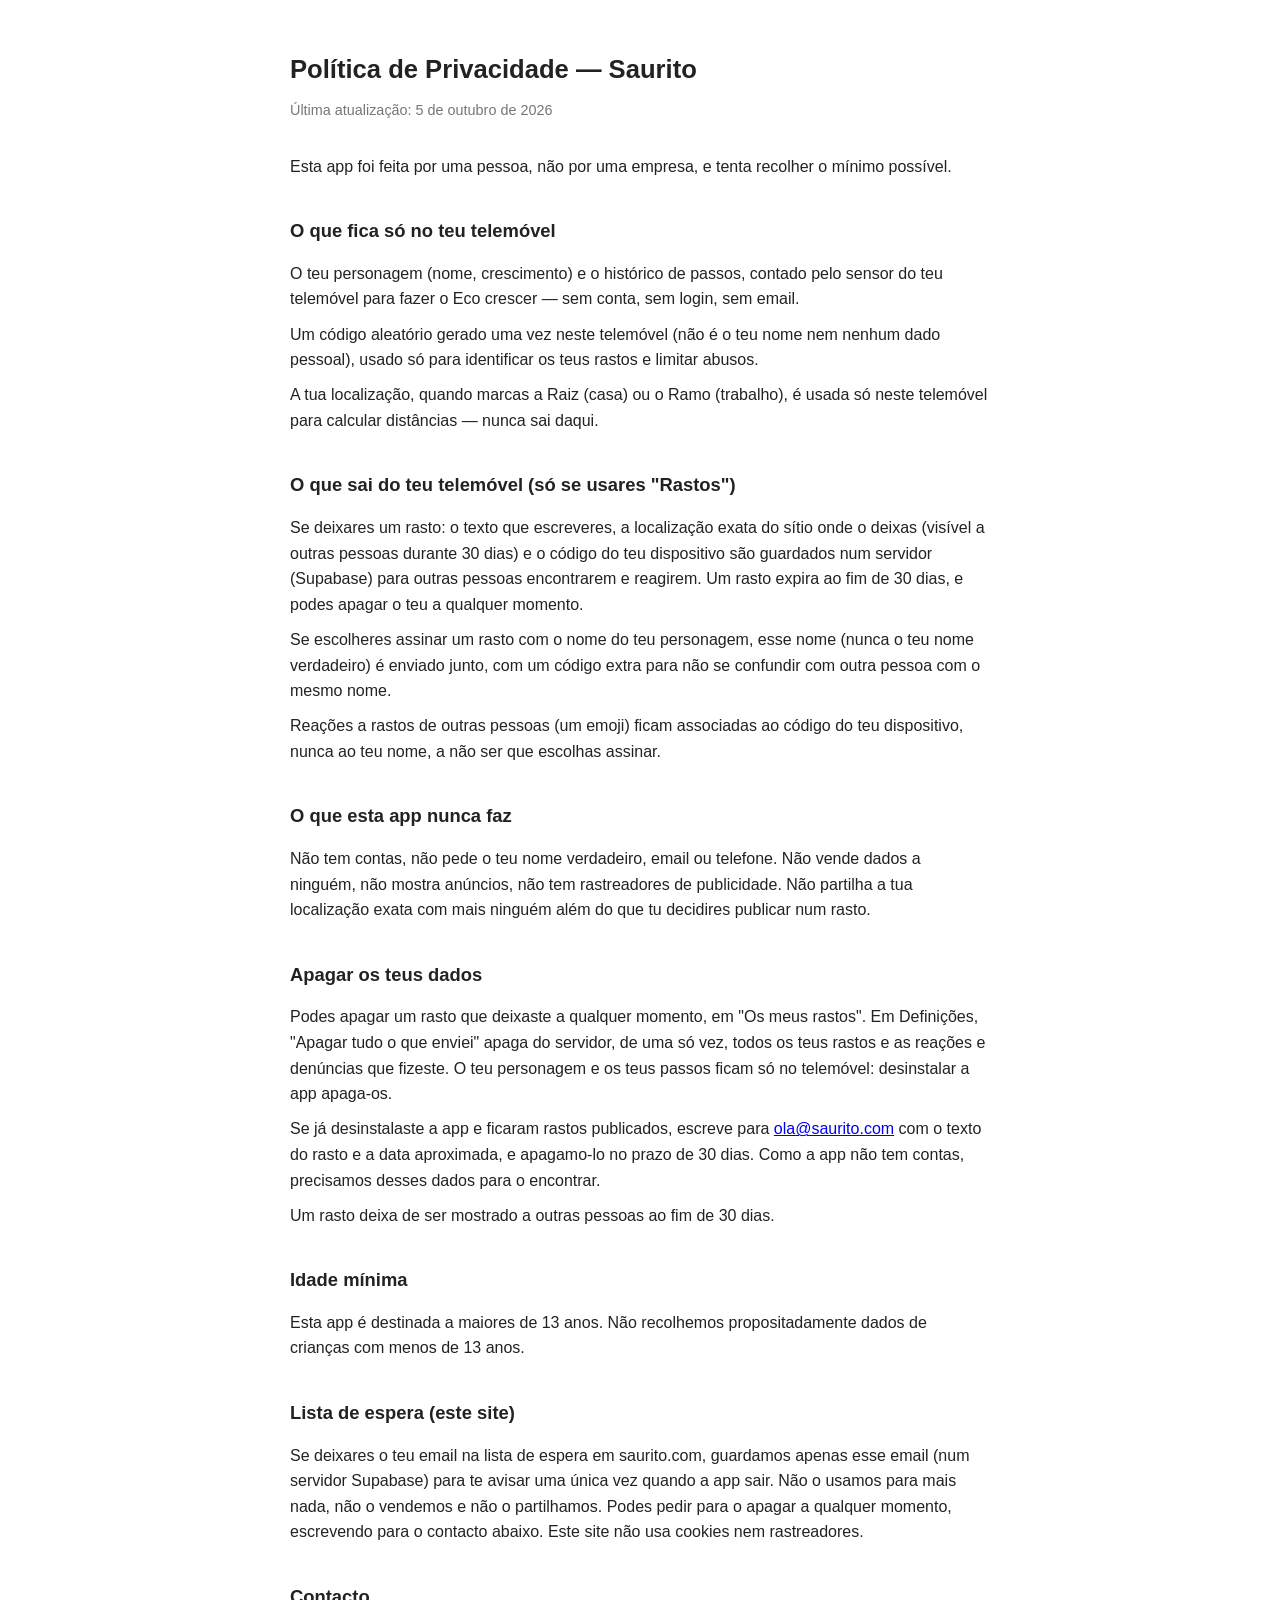
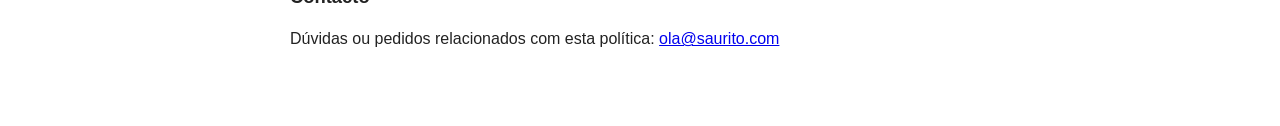
==== privacidade/index.html @ c863556d "Politica: apagar tudo, localizacao exata dos rastos" ====
<!doctype html>
<html lang="pt-PT">
<head>
<meta charset="utf-8" />
<meta name="viewport" content="width=device-width, initial-scale=1" />
<link rel="canonical" href="https://saurito.com/privacidade/" />
<title>Política de Privacidade — Saurito</title>
<style>
  :root { color-scheme: light dark; }
  body {
    font-family: -apple-system, BlinkMacSystemFont, "Segoe UI", Roboto, Helvetica, Arial, sans-serif;
    max-width: 700px;
    margin: 0 auto;
    padding: 32px 20px 64px;
    line-height: 1.6;
    color: #222;
    background: #fff;
  }
  @media (prefers-color-scheme: dark) {
    body { color: #e8e8e8; background: #17181a; }
    h1, h2 { color: #f2f2f2; }
  }
  h1 { font-size: 1.6rem; margin-bottom: 4px; }
  .atualizado { color: #777; font-size: 0.9rem; margin-bottom: 32px; }
  h2 { font-size: 1.15rem; margin-top: 2em; }
  p { margin: 0.6em 0; }
</style>
</head>
<body>
  <h1>Política de Privacidade — Saurito</h1>
  <p class="atualizado">Última atualização: 5 de outubro de 2026</p>

  <p>Esta app foi feita por uma pessoa, não por uma empresa, e tenta recolher o mínimo possível.</p>

  <h2>O que fica só no teu telemóvel</h2>
  <p>O teu personagem (nome, crescimento) e o histórico de passos, contado pelo sensor do teu telemóvel para fazer o Eco crescer — sem conta, sem login, sem email.</p>
  <p>Um código aleatório gerado uma vez neste telemóvel (não é o teu nome nem nenhum dado pessoal), usado só para identificar os teus rastos e limitar abusos.</p>
  <p>A tua localização, quando marcas a Raiz (casa) ou o Ramo (trabalho), é usada só neste telemóvel para calcular distâncias — nunca sai daqui.</p>

  <h2>O que sai do teu telemóvel (só se usares "Rastos")</h2>
  <p>Se deixares um rasto: o texto que escreveres, a localização exata do sítio onde o deixas (visível a outras pessoas durante 30 dias) e o código do teu dispositivo são guardados num servidor (Supabase) para outras pessoas encontrarem e reagirem. Um rasto expira ao fim de 30 dias, e podes apagar o teu a qualquer momento.</p>
  <p>Se escolheres assinar um rasto com o nome do teu personagem, esse nome (nunca o teu nome verdadeiro) é enviado junto, com um código extra para não se confundir com outra pessoa com o mesmo nome.</p>
  <p>Reações a rastos de outras pessoas (um emoji) ficam associadas ao código do teu dispositivo, nunca ao teu nome, a não ser que escolhas assinar.</p>

  <h2>O que esta app nunca faz</h2>
  <p>Não tem contas, não pede o teu nome verdadeiro, email ou telefone. Não vende dados a ninguém, não mostra anúncios, não tem rastreadores de publicidade. Não partilha a tua localização exata com mais ninguém além do que tu decidires publicar num rasto.</p>

  <h2>Apagar os teus dados</h2>
  <p>Podes apagar um rasto que deixaste a qualquer momento, em "Os meus rastos". Em Definições, "Apagar tudo o que enviei" apaga do servidor, de uma só vez, todos os teus rastos e as reações e denúncias que fizeste. O teu personagem e os teus passos ficam só no telemóvel: desinstalar a app apaga-os.</p>
  <p>Se já desinstalaste a app e ficaram rastos publicados, escreve para <a href="mailto:ola@saurito.com">ola@saurito.com</a> com o texto do rasto e a data aproximada, e apagamo-lo no prazo de 30 dias. Como a app não tem contas, precisamos desses dados para o encontrar.</p>
  <p>Um rasto deixa de ser mostrado a outras pessoas ao fim de 30 dias.</p>

  <h2>Idade mínima</h2>
  <p>Esta app é destinada a maiores de 13 anos. Não recolhemos propositadamente dados de crianças com menos de 13 anos.</p>

  <h2>Lista de espera (este site)</h2>
  <p>Se deixares o teu email na lista de espera em saurito.com, guardamos apenas esse email (num servidor Supabase) para te avisar uma única vez quando a app sair. Não o usamos para mais nada, não o vendemos e não o partilhamos. Podes pedir para o apagar a qualquer momento, escrevendo para o contacto abaixo. Este site não usa cookies nem rastreadores.</p>

  <h2>Contacto</h2>
  <p>Dúvidas ou pedidos relacionados com esta política: <a href="mailto:ola@saurito.com">ola@saurito.com</a></p>
</body>
</html>
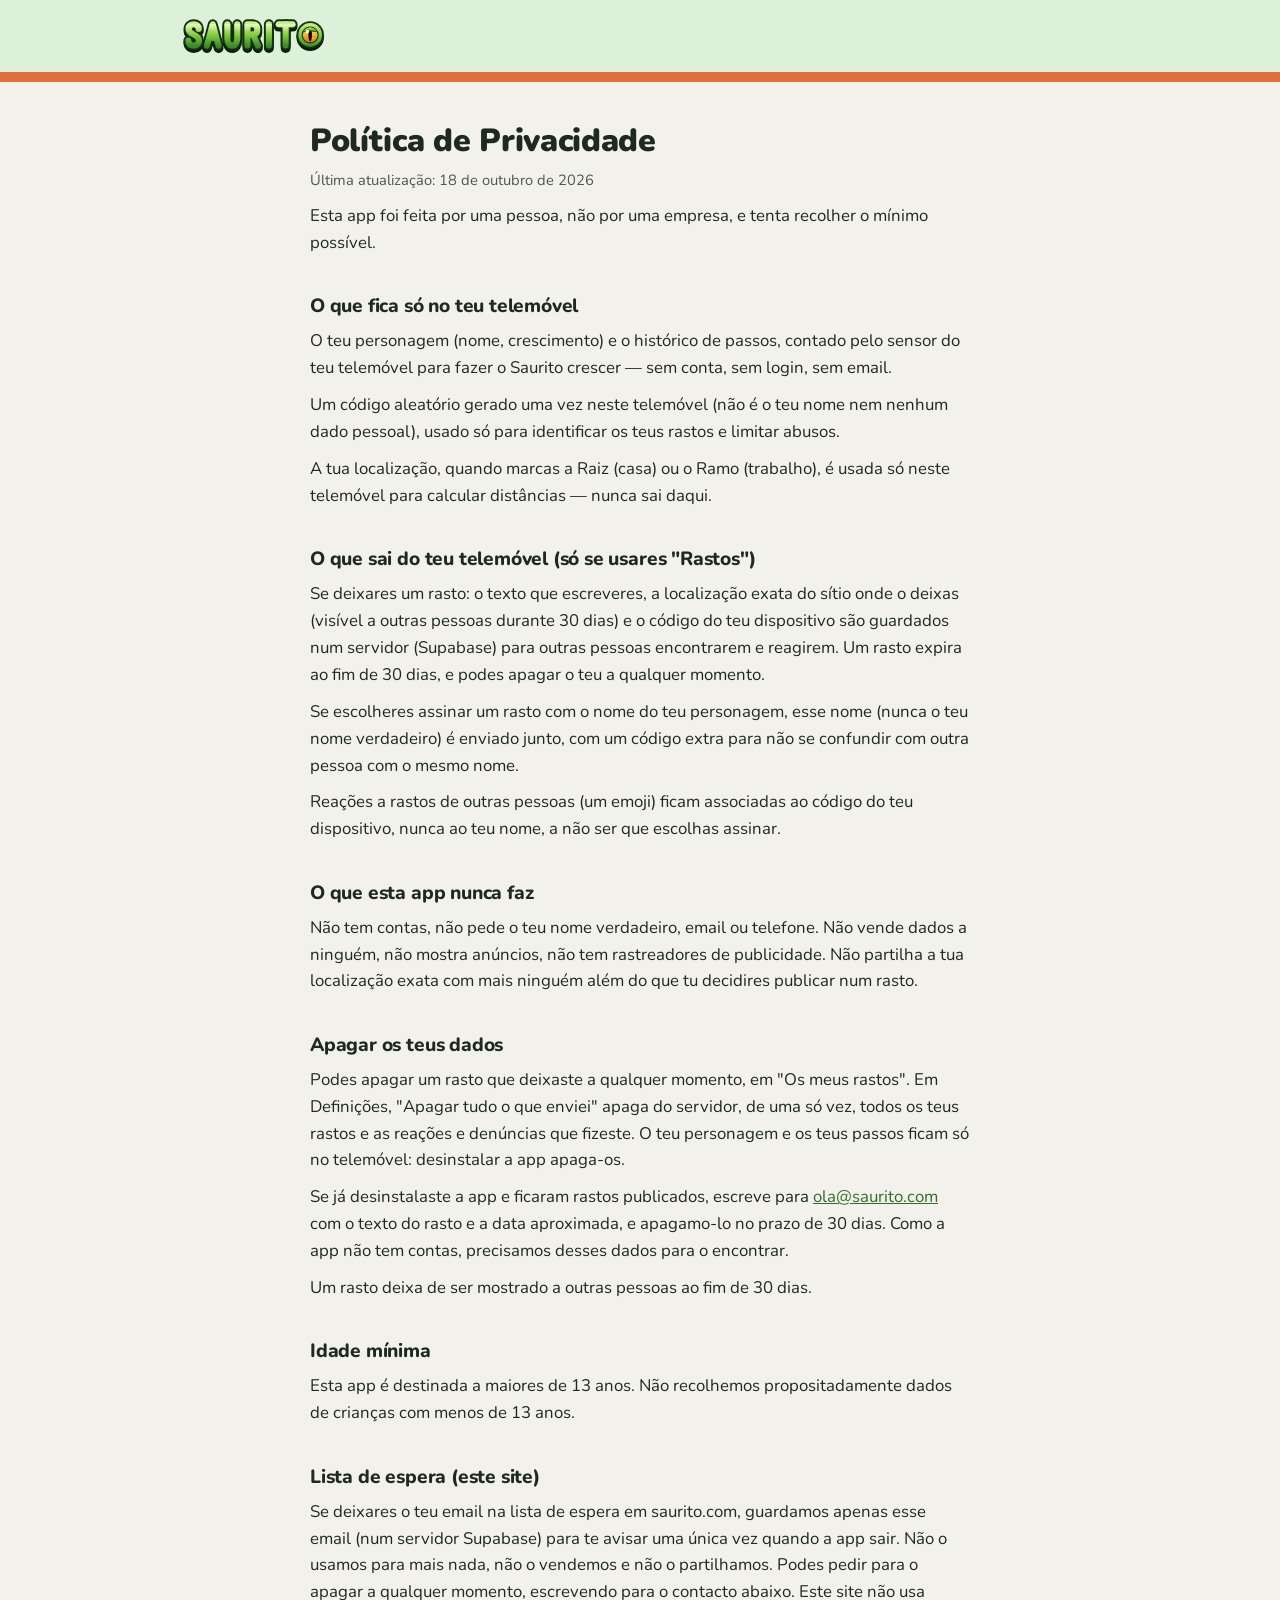
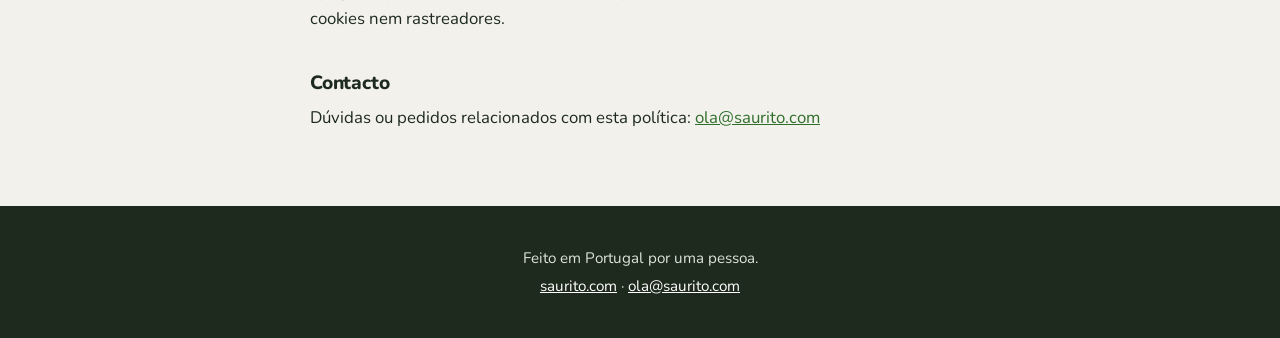
==== commit d579a57d: "Site mais profissional: topo com botao, como funciona, privacidade corrigida - Pagina inicial: frase" ====
--- a/privacidade/index.html
+++ b/privacidade/index.html
@@ -4,36 +4,33 @@
 <meta charset="utf-8" />
 <meta name="viewport" content="width=device-width, initial-scale=1" />
 <link rel="canonical" href="https://saurito.com/privacidade/" />
-<title>Política de Privacidade — Saurito</title>
+<title>Política de Privacidade: Saurito</title>
+<link rel="icon" href="/favicon.svg" type="image/svg+xml" />
+<link rel="preload" href="/fontes/nunito-latin.woff2" as="font" type="font/woff2" crossorigin />
+<link rel="stylesheet" href="/estilo.css" />
 <style>
-  :root { color-scheme: light dark; }
-  body {
-    font-family: -apple-system, BlinkMacSystemFont, "Segoe UI", Roboto, Helvetica, Arial, sans-serif;
-    max-width: 700px;
-    margin: 0 auto;
-    padding: 32px 20px 64px;
-    line-height: 1.6;
-    color: #222;
-    background: #fff;
-  }
-  @media (prefers-color-scheme: dark) {
-    body { color: #e8e8e8; background: #17181a; }
-    h1, h2 { color: #f2f2f2; }
-  }
-  h1 { font-size: 1.6rem; margin-bottom: 4px; }
-  .atualizado { color: #777; font-size: 0.9rem; margin-bottom: 32px; }
-  h2 { font-size: 1.15rem; margin-top: 2em; }
-  p { margin: 0.6em 0; }
+  .topo { background: var(--parede); border-bottom: 10px solid var(--rodape); }
+  .texto { max-width: 700px; margin: 0 auto; padding: 40px 20px 64px; }
+  .texto h1 { font-size: 2rem; font-weight: 900; margin: 0 0 4px; }
+  .atualizado { color: var(--suave); font-size: .92rem; margin: 0 0 32px; }
+  .texto h2 { font-size: 1.2rem; font-weight: 800; margin: 2em 0 .4em; }
+  .texto p { margin: .6em 0; }
 </style>
 </head>
 <body>
-  <h1>Política de Privacidade — Saurito</h1>
-  <p class="atualizado">Última atualização: 5 de outubro de 2026</p>
+<header class="topo">
+  <div class="barra">
+    <a class="logo" href="/" aria-label="Saurito, página inicial"><img src="/img/saurito-logo.svg" width="545" height="146" alt="Saurito" /></a>
+  </div>
+</header>
+<main class="texto">
+  <h1>Política de Privacidade</h1>
+  <p class="atualizado">Última atualização: 18 de outubro de 2026</p>
 
   <p>Esta app foi feita por uma pessoa, não por uma empresa, e tenta recolher o mínimo possível.</p>
 
   <h2>O que fica só no teu telemóvel</h2>
-  <p>O teu personagem (nome, crescimento) e o histórico de passos, contado pelo sensor do teu telemóvel para fazer o Eco crescer — sem conta, sem login, sem email.</p>
+  <p>O teu personagem (nome, crescimento) e o histórico de passos, contado pelo sensor do teu telemóvel para fazer o Saurito crescer — sem conta, sem login, sem email.</p>
   <p>Um código aleatório gerado uma vez neste telemóvel (não é o teu nome nem nenhum dado pessoal), usado só para identificar os teus rastos e limitar abusos.</p>
   <p>A tua localização, quando marcas a Raiz (casa) ou o Ramo (trabalho), é usada só neste telemóvel para calcular distâncias — nunca sai daqui.</p>
 
@@ -58,5 +55,10 @@
 
   <h2>Contacto</h2>
   <p>Dúvidas ou pedidos relacionados com esta política: <a href="mailto:ola@saurito.com">ola@saurito.com</a></p>
+</main>
+<footer class="rodape">
+  <p>Feito em Portugal por uma pessoa.</p>
+  <p><a href="/">saurito.com</a> &middot; <a href="mailto:ola@saurito.com">ola@saurito.com</a></p>
+</footer>
 </body>
 </html>
--- a/estilo.css
+++ b/estilo.css
@@ -0,0 +1,59 @@
+/* Estilo partilhado por todas as páginas do saurito.com.
+   Cada página só acrescenta o que é dela; cores, letra, botões e rodapé vivem aqui. */
+:root {
+  --parede: #DDF0D9; --chao: #F3F1EC; --rodape: #DF6F3B; --noite: #1D3F52;
+  --texto: #1E2A1E; --suave: #4A5A4A; --destaque: #3F8F3A; --destaque-escuro: #2F6E2B;
+  --borda: #D6DED2; --branco: #fff;
+  --raio: 18px;
+  --letra: "Nunito", -apple-system, BlinkMacSystemFont, "Segoe UI", Roboto, Helvetica, Arial, sans-serif;
+}
+/* Nunito (SIL Open Font License), servida a partir deste site: sem pedidos à Google,
+   por isso a política de privacidade continua certa ao dizer que não há rastreadores. */
+@font-face {
+  font-family: "Nunito"; font-style: normal; font-weight: 400 900; font-display: swap;
+  src: url(/fontes/nunito-latin.woff2) format("woff2");
+}
+* { box-sizing: border-box; }
+body {
+  margin: 0; color: var(--texto); background: var(--chao);
+  font-family: var(--letra); font-size: 1.05rem; line-height: 1.6;
+  overflow-x: hidden; -webkit-font-smoothing: antialiased;
+}
+img { max-width: 100%; }
+a { color: var(--destaque-escuro); }
+a:focus-visible, button:focus-visible, input:focus-visible { outline: 3px solid var(--texto); outline-offset: 2px; }
+h1, h2, h3 { line-height: 1.2; letter-spacing: -0.01em; }
+
+.contentor { max-width: 960px; margin: 0 auto; padding: 0 20px; }
+
+/* Barra do topo: logótipo à esquerda, atalho para testar à direita */
+.barra { display: flex; align-items: center; justify-content: space-between; gap: 12px; padding: 16px 20px; max-width: 960px; margin: 0 auto; }
+.barra .logo img { display: block; width: 150px; height: auto; }
+.barra nav a { font-weight: 700; text-decoration: none; }
+
+/* Botões */
+.btn {
+  display: inline-flex; align-items: center; justify-content: center; gap: 8px;
+  padding: 14px 24px; border-radius: 14px; border: 0; cursor: pointer;
+  font: inherit; font-weight: 800; text-decoration: none; transition: background-color .15s, transform .15s;
+}
+.btn-principal { background: var(--destaque); color: #fff; box-shadow: 0 4px 0 var(--destaque-escuro); }
+.btn-principal:hover { background: var(--destaque-escuro); }
+.btn-principal:active { transform: translateY(2px); box-shadow: 0 2px 0 var(--destaque-escuro); }
+.btn-secundario { background: transparent; color: var(--destaque-escuro); }
+.btn-secundario:hover { text-decoration: underline; }
+.btn:disabled { opacity: .6; cursor: default; }
+
+/* Rodapé comum */
+.rodape { background: var(--texto); color: #DCE5DA; padding: 36px 20px; text-align: center; font-size: .95rem; }
+.rodape a { color: #fff; }
+.rodape .redes { list-style: none; padding: 0; margin: 0 0 14px; display: flex; gap: 6px; justify-content: center; }
+.rodape .redes a {
+  display: inline-flex; align-items: center; justify-content: center;
+  width: 44px; height: 44px; border-radius: 50%; color: #DCE5DA; transition: background-color .15s, color .15s;
+}
+.rodape .redes a:hover { background: rgba(255,255,255,.12); color: #fff; }
+.rodape .redes svg { width: 22px; height: 22px; }
+.rodape p { margin: 4px 0; }
+
+.so-leitores { position: absolute; width: 1px; height: 1px; overflow: hidden; clip: rect(0 0 0 0); white-space: nowrap; }
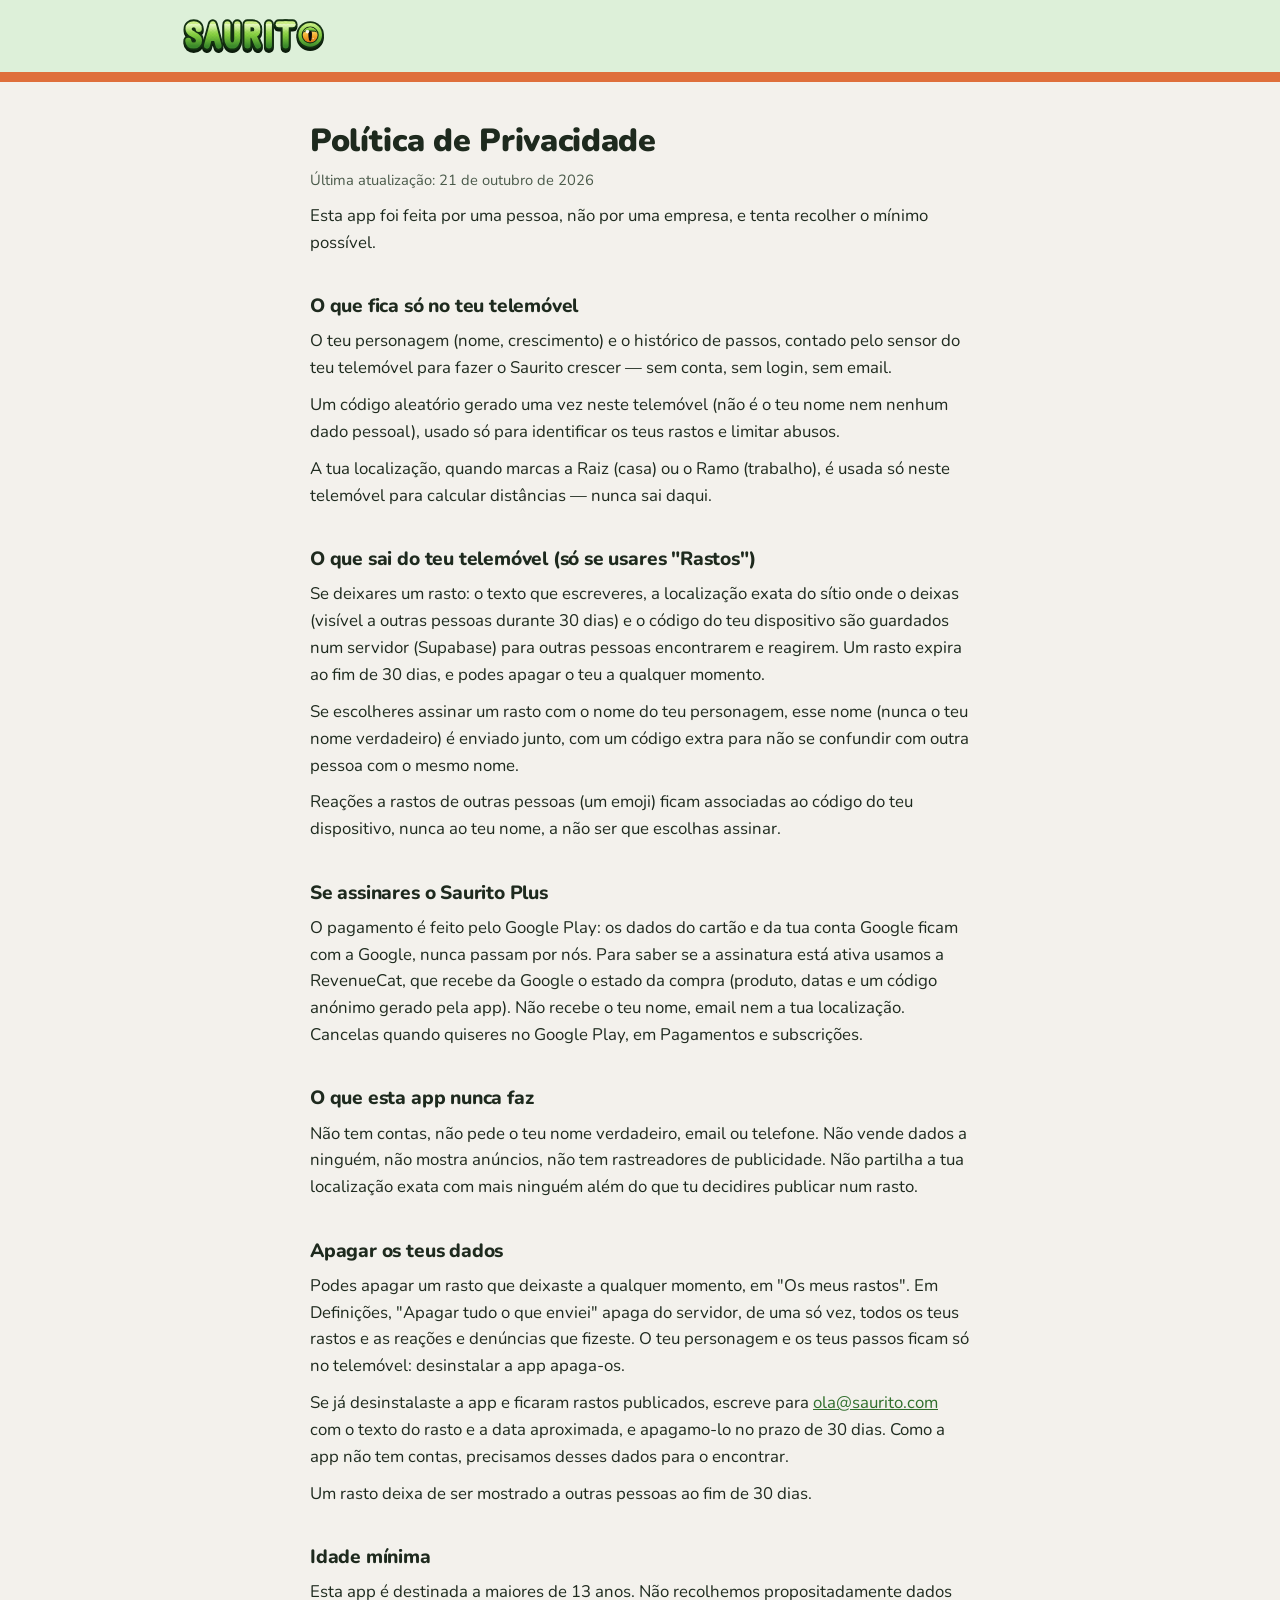
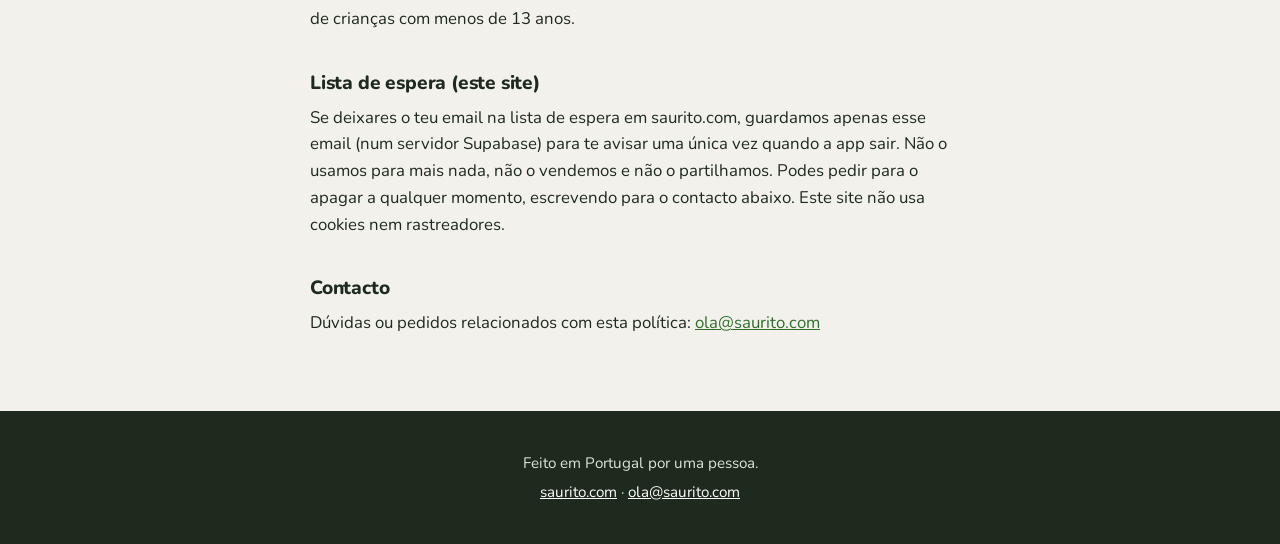
==== commit fe8331ce: "Privacidade: pagamento do Plus pelo Google Play e RevenueCat Co-Authored-By: Claude Opus 5.5 (1M con" ====
--- a/privacidade/index.html
+++ b/privacidade/index.html
@@ -25,7 +25,7 @@
 </header>
 <main class="texto">
   <h1>Política de Privacidade</h1>
-  <p class="atualizado">Última atualização: 18 de outubro de 2026</p>
+  <p class="atualizado">Última atualização: 21 de outubro de 2026</p>
 
   <p>Esta app foi feita por uma pessoa, não por uma empresa, e tenta recolher o mínimo possível.</p>
 
@@ -38,6 +38,9 @@
   <p>Se deixares um rasto: o texto que escreveres, a localização exata do sítio onde o deixas (visível a outras pessoas durante 30 dias) e o código do teu dispositivo são guardados num servidor (Supabase) para outras pessoas encontrarem e reagirem. Um rasto expira ao fim de 30 dias, e podes apagar o teu a qualquer momento.</p>
   <p>Se escolheres assinar um rasto com o nome do teu personagem, esse nome (nunca o teu nome verdadeiro) é enviado junto, com um código extra para não se confundir com outra pessoa com o mesmo nome.</p>
   <p>Reações a rastos de outras pessoas (um emoji) ficam associadas ao código do teu dispositivo, nunca ao teu nome, a não ser que escolhas assinar.</p>
+
+  <h2>Se assinares o Saurito Plus</h2>
+  <p>O pagamento é feito pelo Google Play: os dados do cartão e da tua conta Google ficam com a Google, nunca passam por nós. Para saber se a assinatura está ativa usamos a RevenueCat, que recebe da Google o estado da compra (produto, datas e um código anónimo gerado pela app). Não recebe o teu nome, email nem a tua localização. Cancelas quando quiseres no Google Play, em Pagamentos e subscrições.</p>
 
   <h2>O que esta app nunca faz</h2>
   <p>Não tem contas, não pede o teu nome verdadeiro, email ou telefone. Não vende dados a ninguém, não mostra anúncios, não tem rastreadores de publicidade. Não partilha a tua localização exata com mais ninguém além do que tu decidires publicar num rasto.</p>
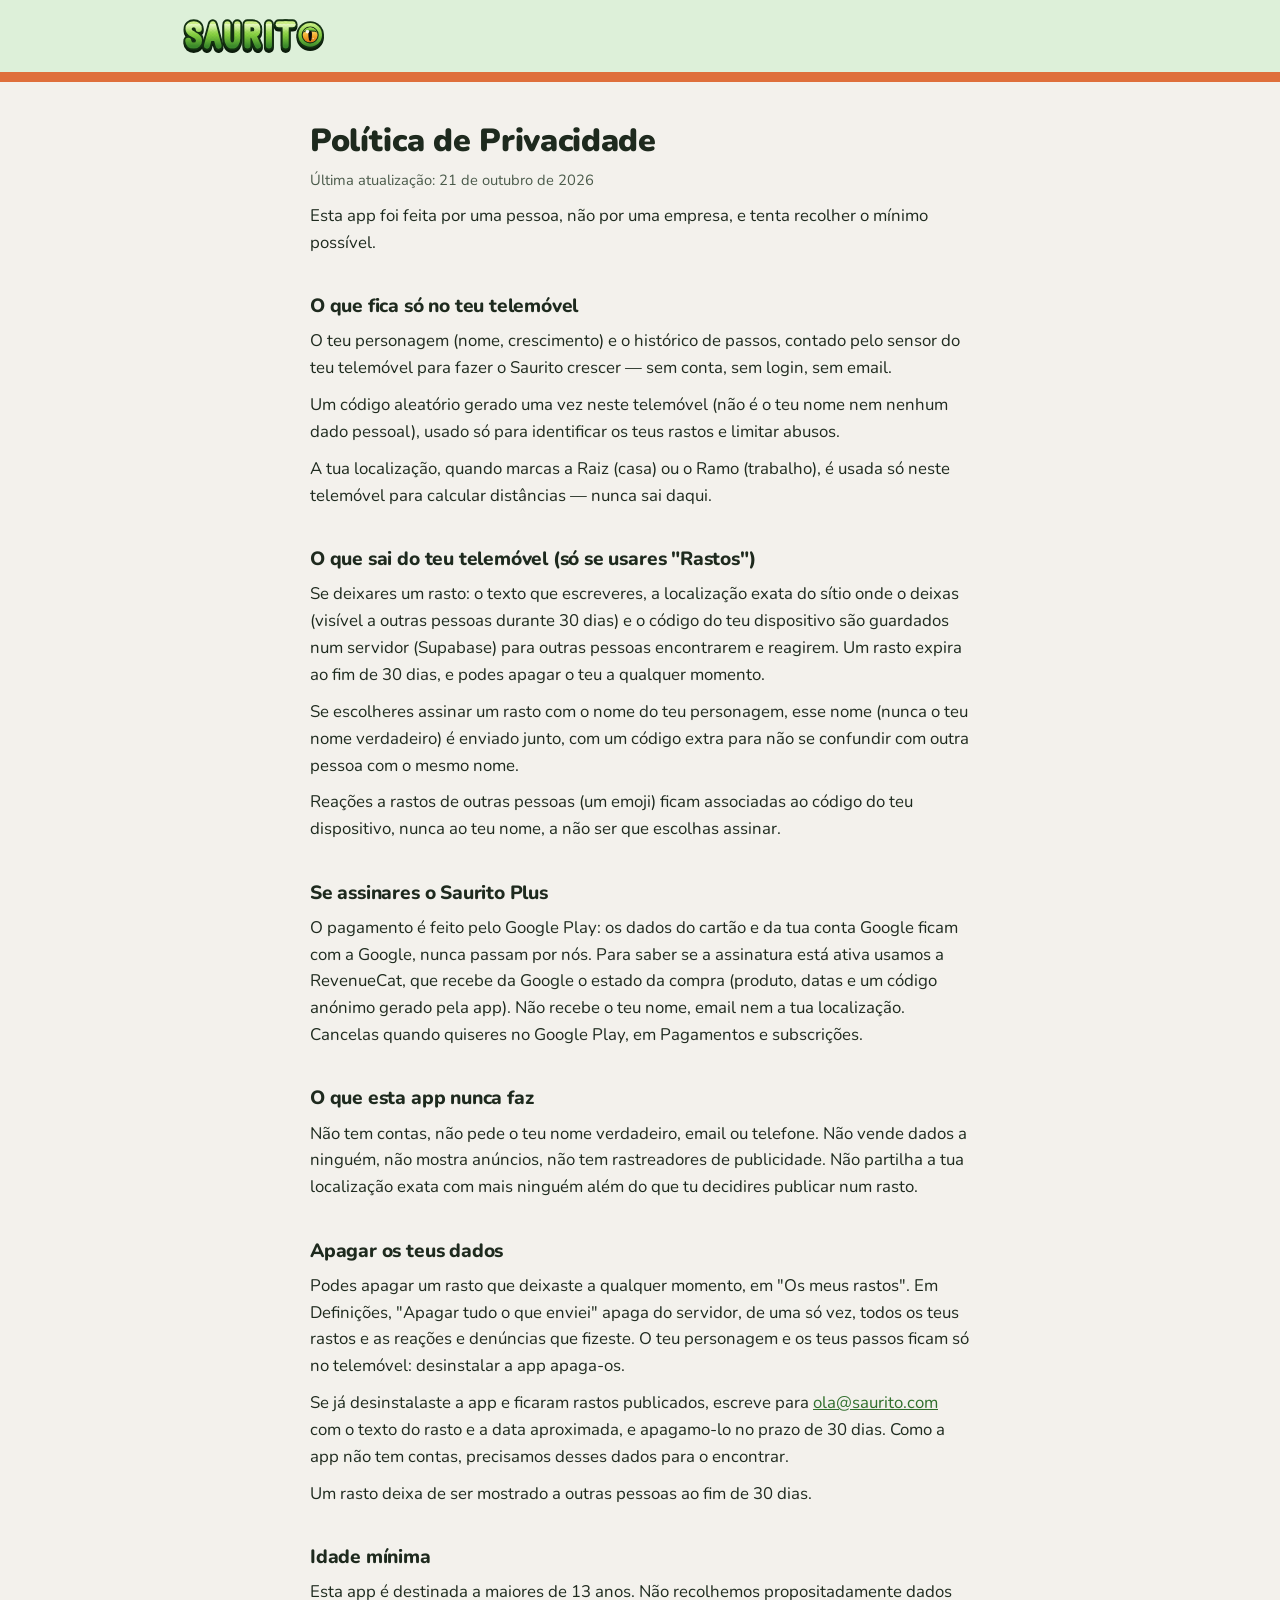
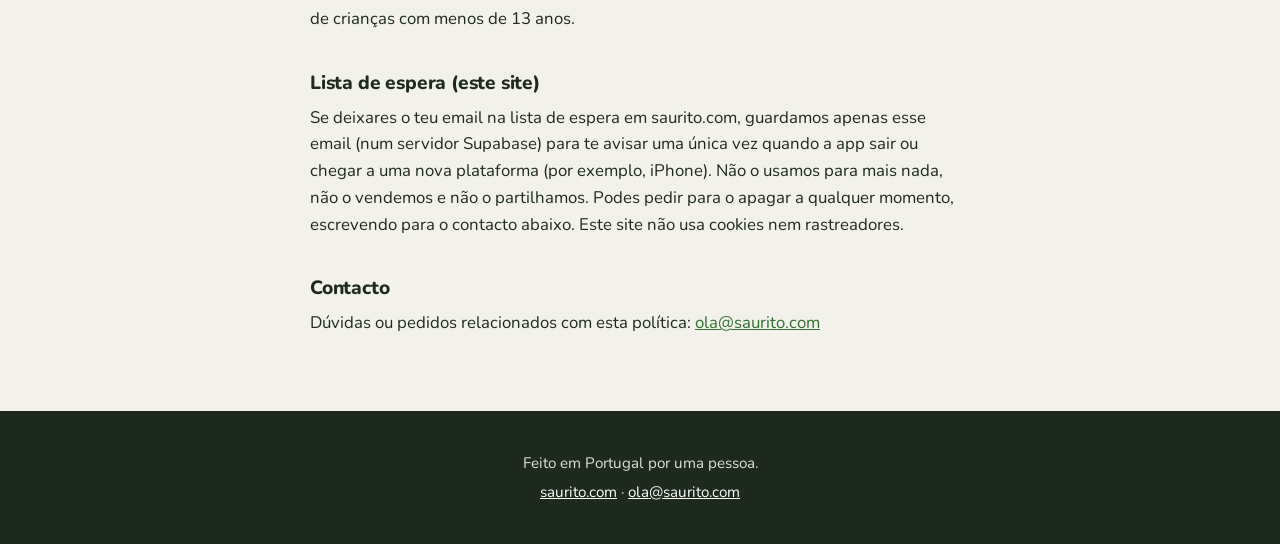
==== commit 08c10cad: "Site: a app já está na Google Play Botão principal passa a Instalar no Google Play, sai o texto de t" ====
--- a/privacidade/index.html
+++ b/privacidade/index.html
@@ -54,7 +54,7 @@
   <p>Esta app é destinada a maiores de 13 anos. Não recolhemos propositadamente dados de crianças com menos de 13 anos.</p>
 
   <h2>Lista de espera (este site)</h2>
-  <p>Se deixares o teu email na lista de espera em saurito.com, guardamos apenas esse email (num servidor Supabase) para te avisar uma única vez quando a app sair. Não o usamos para mais nada, não o vendemos e não o partilhamos. Podes pedir para o apagar a qualquer momento, escrevendo para o contacto abaixo. Este site não usa cookies nem rastreadores.</p>
+  <p>Se deixares o teu email na lista de espera em saurito.com, guardamos apenas esse email (num servidor Supabase) para te avisar uma única vez quando a app sair ou chegar a uma nova plataforma (por exemplo, iPhone). Não o usamos para mais nada, não o vendemos e não o partilhamos. Podes pedir para o apagar a qualquer momento, escrevendo para o contacto abaixo. Este site não usa cookies nem rastreadores.</p>
 
   <h2>Contacto</h2>
   <p>Dúvidas ou pedidos relacionados com esta política: <a href="mailto:ola@saurito.com">ola@saurito.com</a></p>
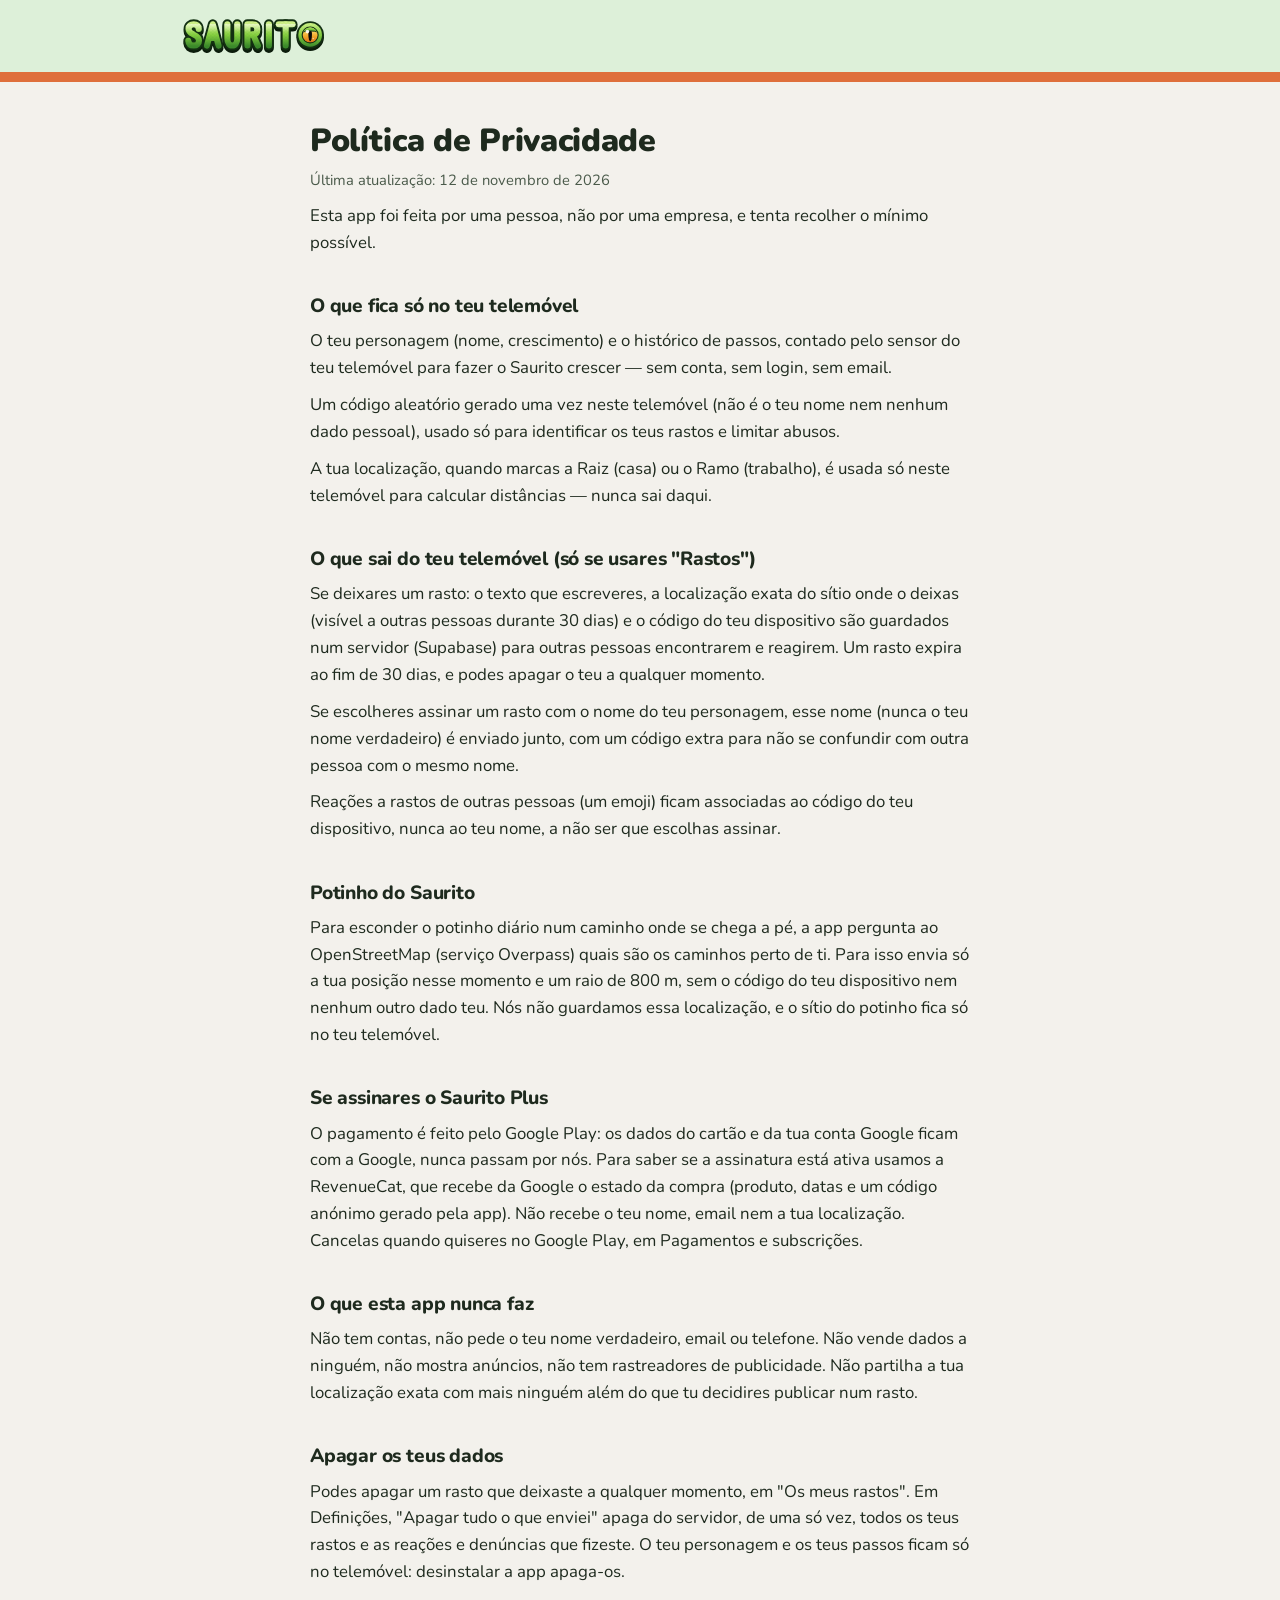
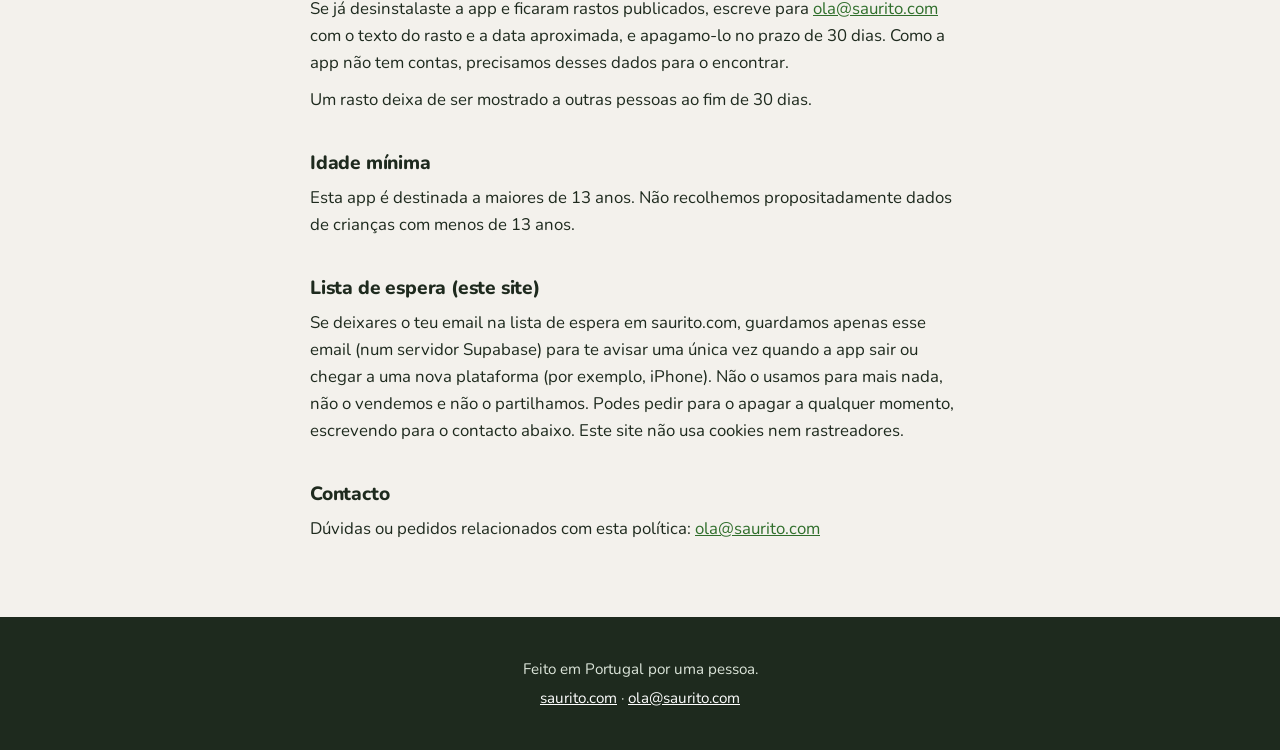
==== commit 60a5562d: "Privacidade: explicar o pedido ao OpenStreetMap do potinho Co-Authored-By: Claude Opus 5.5 <noreply@" ====
--- a/privacidade/index.html
+++ b/privacidade/index.html
@@ -25,7 +25,7 @@
 </header>
 <main class="texto">
   <h1>Política de Privacidade</h1>
-  <p class="atualizado">Última atualização: 21 de outubro de 2026</p>
+  <p class="atualizado">Última atualização: 12 de novembro de 2026</p>
 
   <p>Esta app foi feita por uma pessoa, não por uma empresa, e tenta recolher o mínimo possível.</p>
 
@@ -38,6 +38,9 @@
   <p>Se deixares um rasto: o texto que escreveres, a localização exata do sítio onde o deixas (visível a outras pessoas durante 30 dias) e o código do teu dispositivo são guardados num servidor (Supabase) para outras pessoas encontrarem e reagirem. Um rasto expira ao fim de 30 dias, e podes apagar o teu a qualquer momento.</p>
   <p>Se escolheres assinar um rasto com o nome do teu personagem, esse nome (nunca o teu nome verdadeiro) é enviado junto, com um código extra para não se confundir com outra pessoa com o mesmo nome.</p>
   <p>Reações a rastos de outras pessoas (um emoji) ficam associadas ao código do teu dispositivo, nunca ao teu nome, a não ser que escolhas assinar.</p>
+
+  <h2>Potinho do Saurito</h2>
+  <p>Para esconder o potinho diário num caminho onde se chega a pé, a app pergunta ao OpenStreetMap (serviço Overpass) quais são os caminhos perto de ti. Para isso envia só a tua posição nesse momento e um raio de 800 m, sem o código do teu dispositivo nem nenhum outro dado teu. Nós não guardamos essa localização, e o sítio do potinho fica só no teu telemóvel.</p>
 
   <h2>Se assinares o Saurito Plus</h2>
   <p>O pagamento é feito pelo Google Play: os dados do cartão e da tua conta Google ficam com a Google, nunca passam por nós. Para saber se a assinatura está ativa usamos a RevenueCat, que recebe da Google o estado da compra (produto, datas e um código anónimo gerado pela app). Não recebe o teu nome, email nem a tua localização. Cancelas quando quiseres no Google Play, em Pagamentos e subscrições.</p>
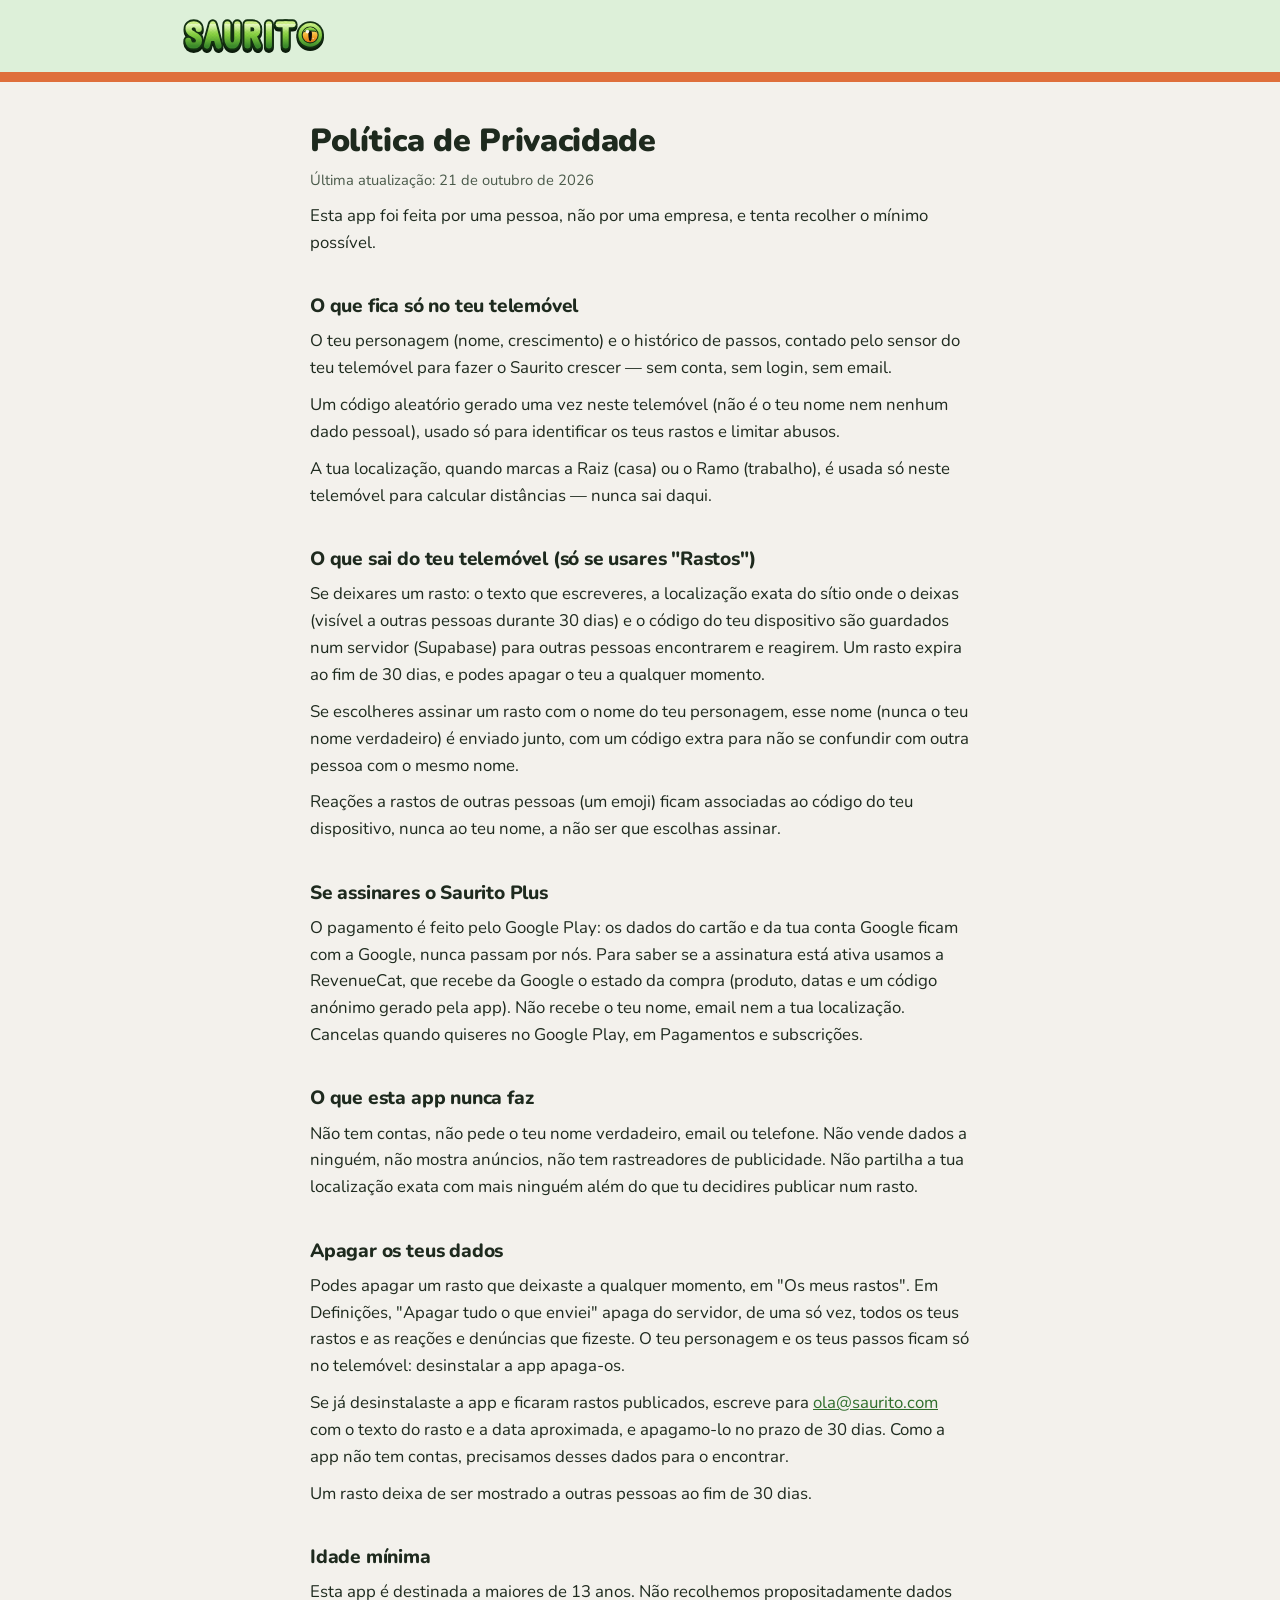
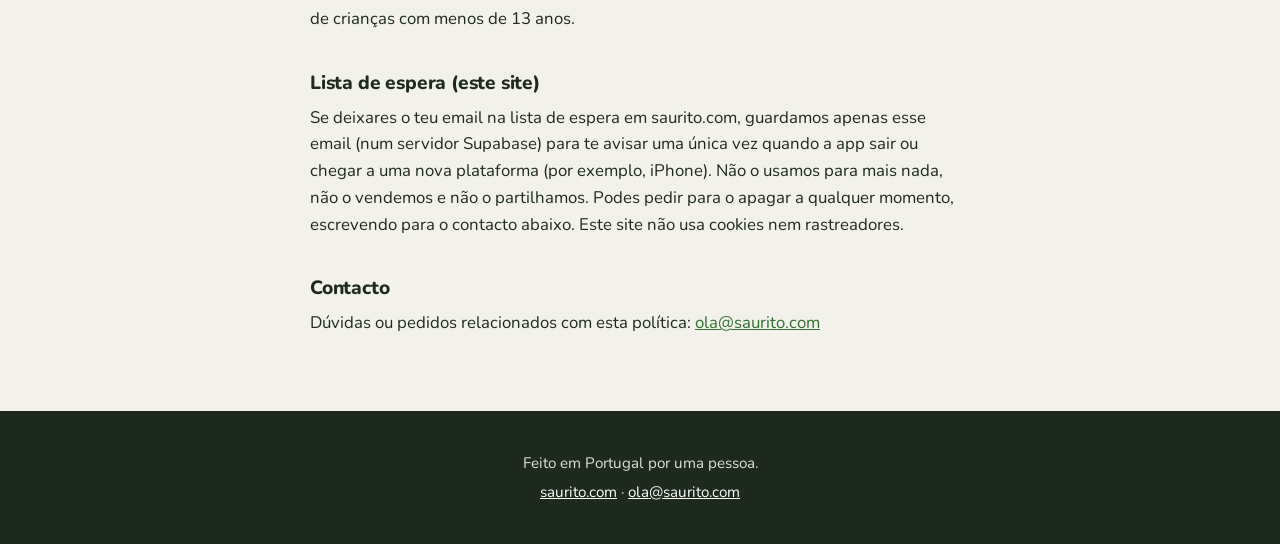
==== commit e8392cc6: "Ícone, favicon e imagem de partilha com o Saurito de peluche Co-Authored-By: Claude Opus 5.5 <norepl" ====
--- a/privacidade/index.html
+++ b/privacidade/index.html
@@ -5,7 +5,7 @@
 <meta name="viewport" content="width=device-width, initial-scale=1" />
 <link rel="canonical" href="https://saurito.com/privacidade/" />
 <title>Política de Privacidade: Saurito</title>
-<link rel="icon" href="/favicon.svg" type="image/svg+xml" />
+<link rel="icon" href="/favicon.png" type="image/png" sizes="48x48" />
 <link rel="preload" href="/fontes/nunito-latin.woff2" as="font" type="font/woff2" crossorigin />
 <link rel="stylesheet" href="/estilo.css" />
 <style>
@@ -25,7 +25,7 @@
 </header>
 <main class="texto">
   <h1>Política de Privacidade</h1>
-  <p class="atualizado">Última atualização: 12 de novembro de 2026</p>
+  <p class="atualizado">Última atualização: 21 de outubro de 2026</p>
 
   <p>Esta app foi feita por uma pessoa, não por uma empresa, e tenta recolher o mínimo possível.</p>
 
@@ -38,9 +38,6 @@
   <p>Se deixares um rasto: o texto que escreveres, a localização exata do sítio onde o deixas (visível a outras pessoas durante 30 dias) e o código do teu dispositivo são guardados num servidor (Supabase) para outras pessoas encontrarem e reagirem. Um rasto expira ao fim de 30 dias, e podes apagar o teu a qualquer momento.</p>
   <p>Se escolheres assinar um rasto com o nome do teu personagem, esse nome (nunca o teu nome verdadeiro) é enviado junto, com um código extra para não se confundir com outra pessoa com o mesmo nome.</p>
   <p>Reações a rastos de outras pessoas (um emoji) ficam associadas ao código do teu dispositivo, nunca ao teu nome, a não ser que escolhas assinar.</p>
-
-  <h2>Potinho do Saurito</h2>
-  <p>Para esconder o potinho diário num caminho onde se chega a pé, a app pergunta ao OpenStreetMap (serviço Overpass) quais são os caminhos perto de ti. Para isso envia só a tua posição nesse momento e um raio de 800 m, sem o código do teu dispositivo nem nenhum outro dado teu. Nós não guardamos essa localização, e o sítio do potinho fica só no teu telemóvel.</p>
 
   <h2>Se assinares o Saurito Plus</h2>
   <p>O pagamento é feito pelo Google Play: os dados do cartão e da tua conta Google ficam com a Google, nunca passam por nós. Para saber se a assinatura está ativa usamos a RevenueCat, que recebe da Google o estado da compra (produto, datas e um código anónimo gerado pela app). Não recebe o teu nome, email nem a tua localização. Cancelas quando quiseres no Google Play, em Pagamentos e subscrições.</p>
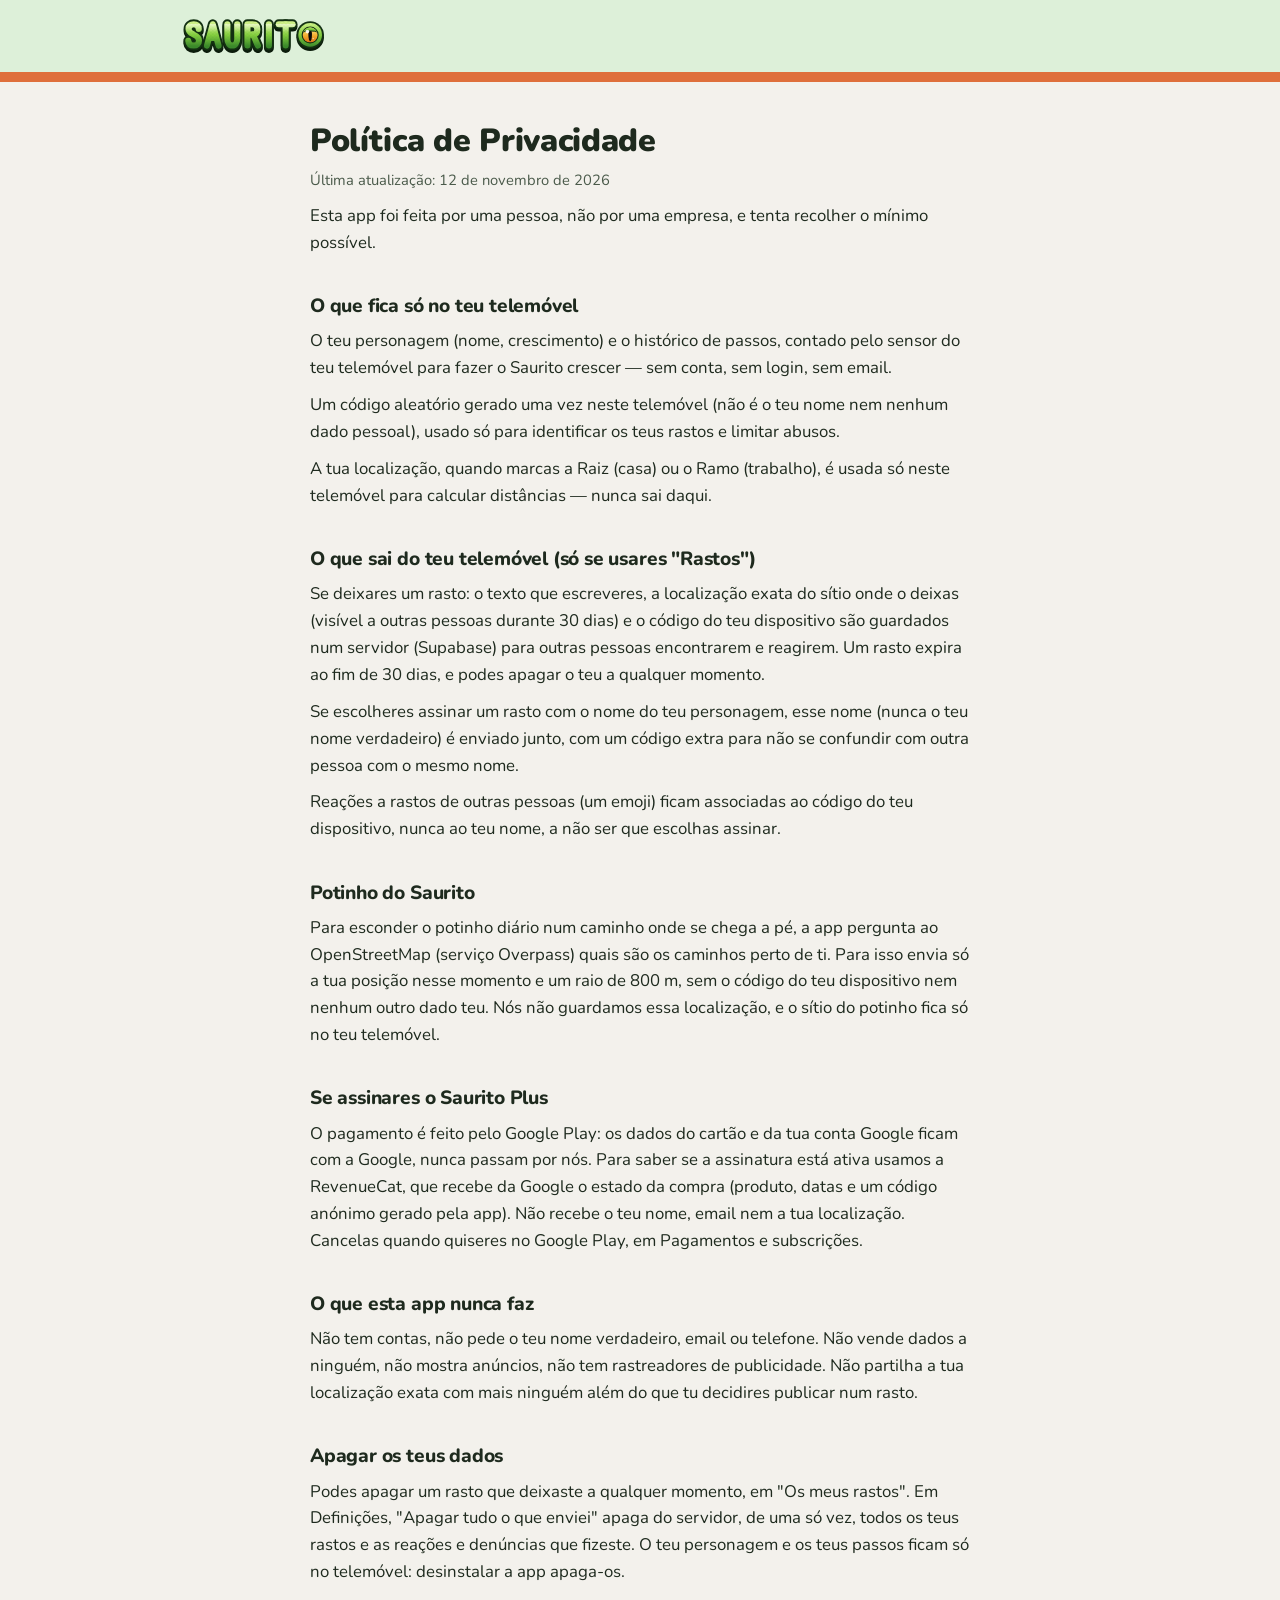
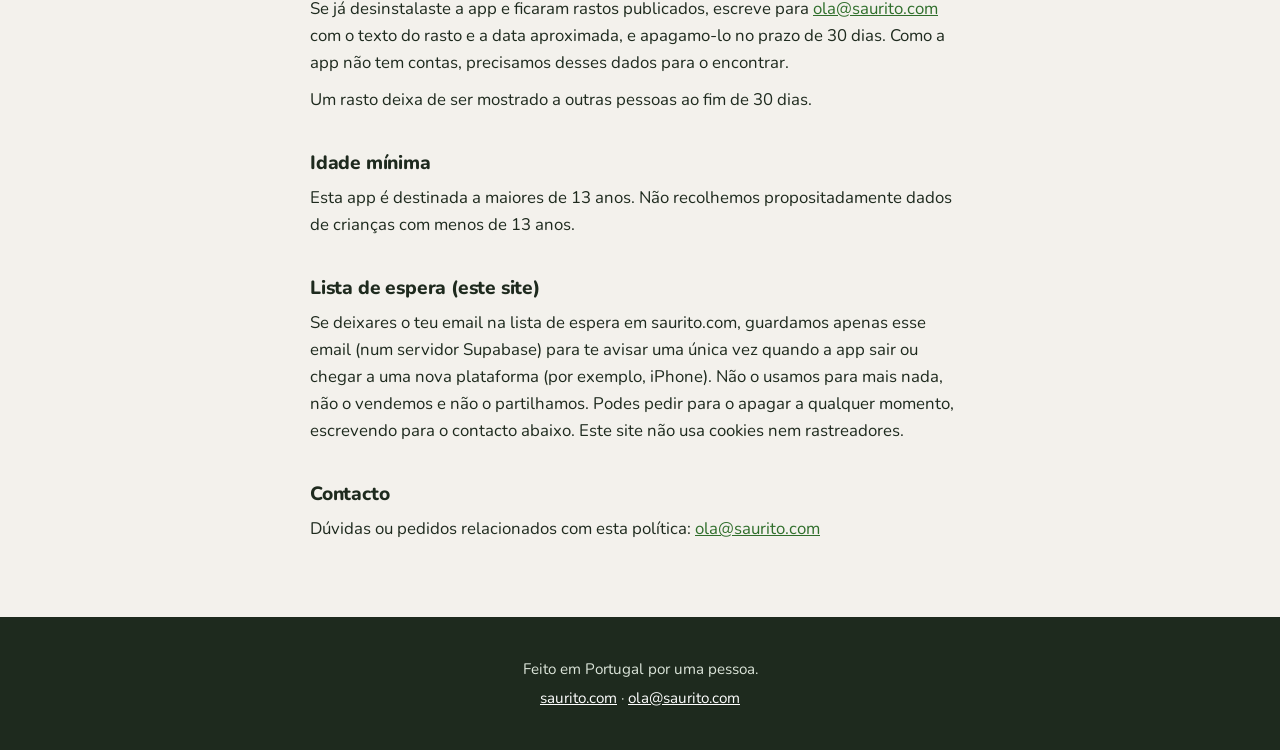
==== commit 0b491a44: "Merge pull request #7 from andreboa13-code/privacidade-potinho Privacidade: potinho e OpenStreetMap" ====
--- a/privacidade/index.html
+++ b/privacidade/index.html
@@ -25,7 +25,7 @@
 </header>
 <main class="texto">
   <h1>Política de Privacidade</h1>
-  <p class="atualizado">Última atualização: 21 de outubro de 2026</p>
+  <p class="atualizado">Última atualização: 12 de novembro de 2026</p>
 
   <p>Esta app foi feita por uma pessoa, não por uma empresa, e tenta recolher o mínimo possível.</p>
 
@@ -38,6 +38,9 @@
   <p>Se deixares um rasto: o texto que escreveres, a localização exata do sítio onde o deixas (visível a outras pessoas durante 30 dias) e o código do teu dispositivo são guardados num servidor (Supabase) para outras pessoas encontrarem e reagirem. Um rasto expira ao fim de 30 dias, e podes apagar o teu a qualquer momento.</p>
   <p>Se escolheres assinar um rasto com o nome do teu personagem, esse nome (nunca o teu nome verdadeiro) é enviado junto, com um código extra para não se confundir com outra pessoa com o mesmo nome.</p>
   <p>Reações a rastos de outras pessoas (um emoji) ficam associadas ao código do teu dispositivo, nunca ao teu nome, a não ser que escolhas assinar.</p>
+
+  <h2>Potinho do Saurito</h2>
+  <p>Para esconder o potinho diário num caminho onde se chega a pé, a app pergunta ao OpenStreetMap (serviço Overpass) quais são os caminhos perto de ti. Para isso envia só a tua posição nesse momento e um raio de 800 m, sem o código do teu dispositivo nem nenhum outro dado teu. Nós não guardamos essa localização, e o sítio do potinho fica só no teu telemóvel.</p>
 
   <h2>Se assinares o Saurito Plus</h2>
   <p>O pagamento é feito pelo Google Play: os dados do cartão e da tua conta Google ficam com a Google, nunca passam por nós. Para saber se a assinatura está ativa usamos a RevenueCat, que recebe da Google o estado da compra (produto, datas e um código anónimo gerado pela app). Não recebe o teu nome, email nem a tua localização. Cancelas quando quiseres no Google Play, em Pagamentos e subscrições.</p>
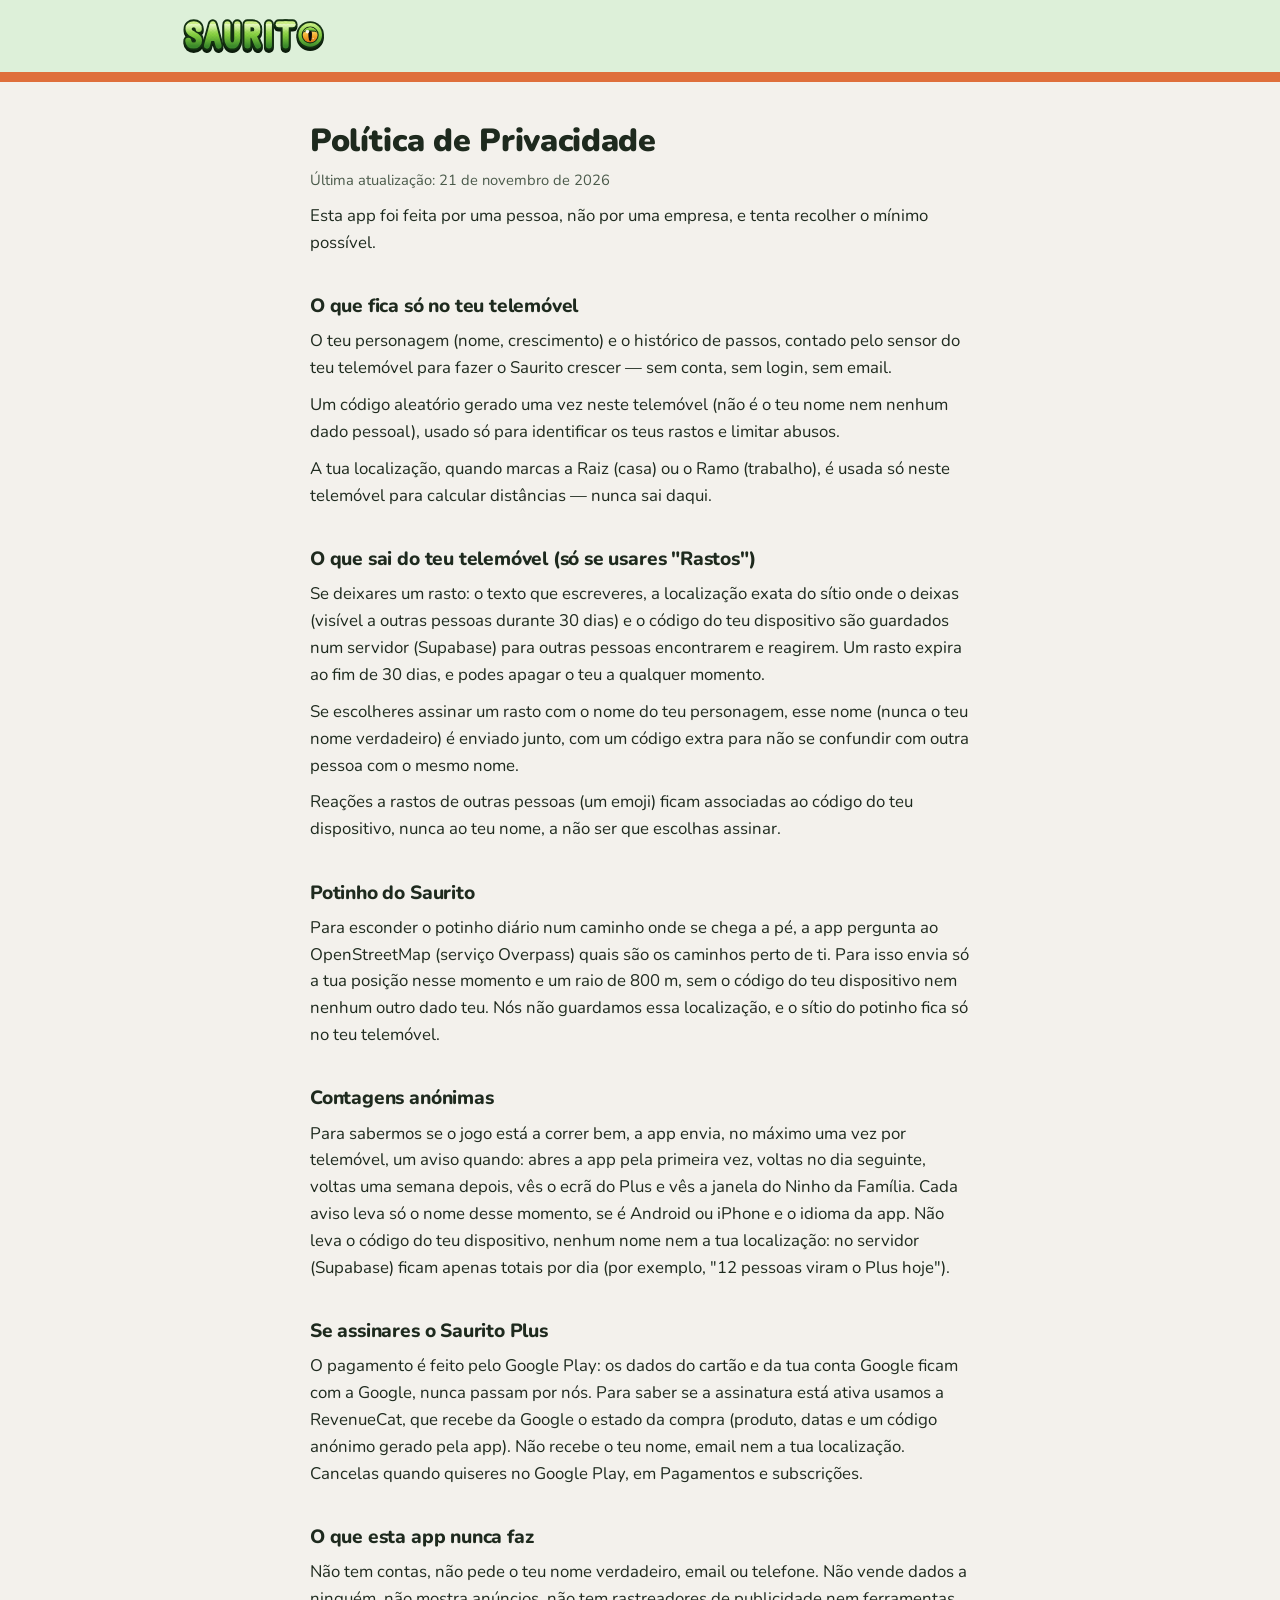
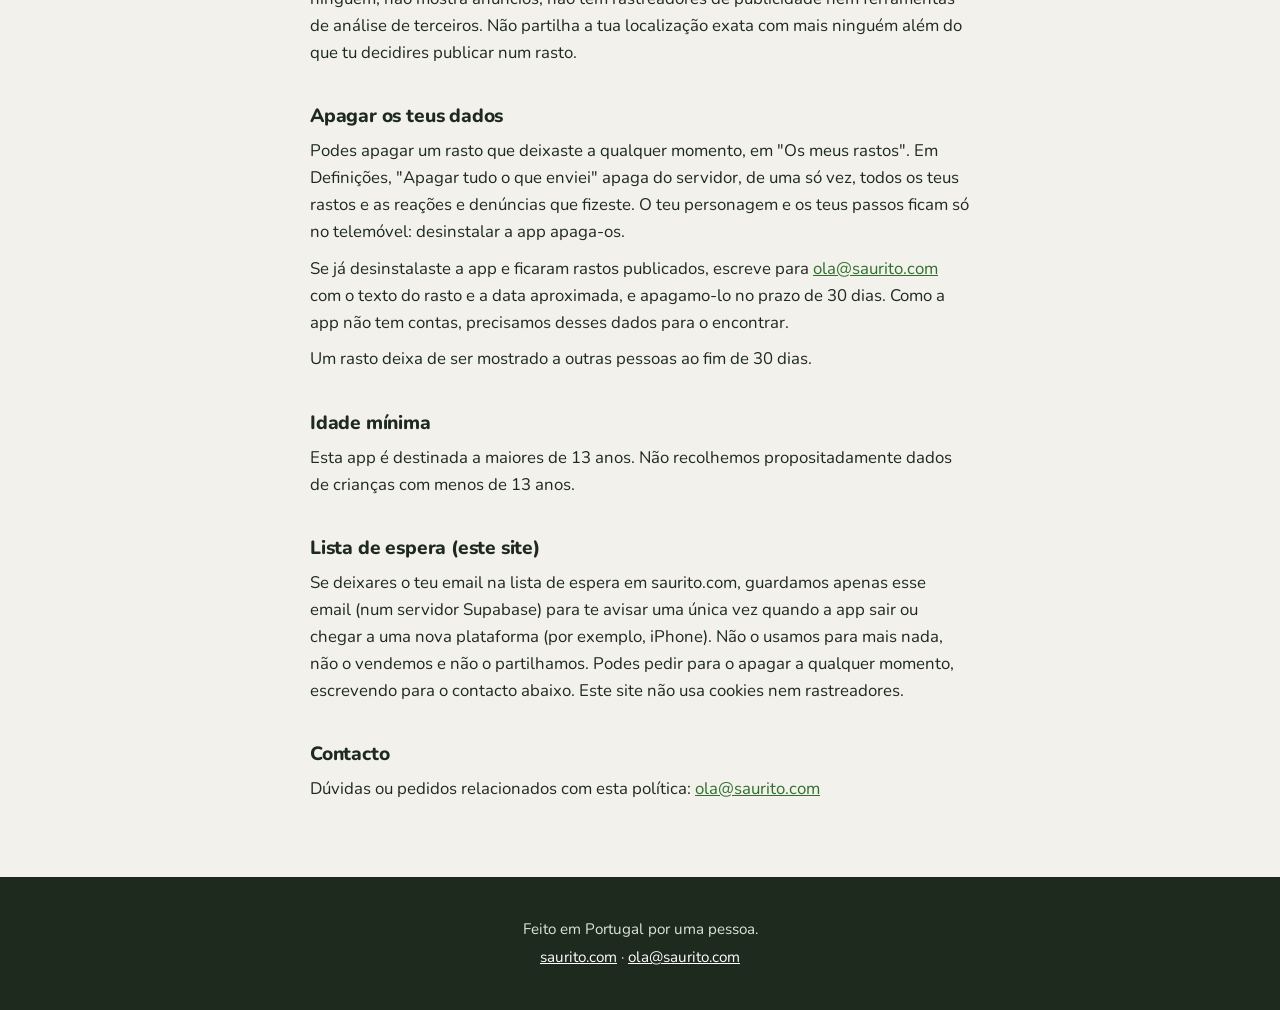
==== commit e73552d9: "Privacidade: contagens anonimas da app Co-Authored-By: Claude Opus 5.5 <noreply@anthropic.com> Claud" ====
--- a/privacidade/index.html
+++ b/privacidade/index.html
@@ -25,7 +25,7 @@
 </header>
 <main class="texto">
   <h1>Política de Privacidade</h1>
-  <p class="atualizado">Última atualização: 12 de novembro de 2026</p>
+  <p class="atualizado">Última atualização: 21 de novembro de 2026</p>
 
   <p>Esta app foi feita por uma pessoa, não por uma empresa, e tenta recolher o mínimo possível.</p>
 
@@ -42,11 +42,14 @@
   <h2>Potinho do Saurito</h2>
   <p>Para esconder o potinho diário num caminho onde se chega a pé, a app pergunta ao OpenStreetMap (serviço Overpass) quais são os caminhos perto de ti. Para isso envia só a tua posição nesse momento e um raio de 800 m, sem o código do teu dispositivo nem nenhum outro dado teu. Nós não guardamos essa localização, e o sítio do potinho fica só no teu telemóvel.</p>
 
+  <h2>Contagens anónimas</h2>
+  <p>Para sabermos se o jogo está a correr bem, a app envia, no máximo uma vez por telemóvel, um aviso quando: abres a app pela primeira vez, voltas no dia seguinte, voltas uma semana depois, vês o ecrã do Plus e vês a janela do Ninho da Família. Cada aviso leva só o nome desse momento, se é Android ou iPhone e o idioma da app. Não leva o código do teu dispositivo, nenhum nome nem a tua localização: no servidor (Supabase) ficam apenas totais por dia (por exemplo, "12 pessoas viram o Plus hoje").</p>
+
   <h2>Se assinares o Saurito Plus</h2>
   <p>O pagamento é feito pelo Google Play: os dados do cartão e da tua conta Google ficam com a Google, nunca passam por nós. Para saber se a assinatura está ativa usamos a RevenueCat, que recebe da Google o estado da compra (produto, datas e um código anónimo gerado pela app). Não recebe o teu nome, email nem a tua localização. Cancelas quando quiseres no Google Play, em Pagamentos e subscrições.</p>
 
   <h2>O que esta app nunca faz</h2>
-  <p>Não tem contas, não pede o teu nome verdadeiro, email ou telefone. Não vende dados a ninguém, não mostra anúncios, não tem rastreadores de publicidade. Não partilha a tua localização exata com mais ninguém além do que tu decidires publicar num rasto.</p>
+  <p>Não tem contas, não pede o teu nome verdadeiro, email ou telefone. Não vende dados a ninguém, não mostra anúncios, não tem rastreadores de publicidade nem ferramentas de análise de terceiros. Não partilha a tua localização exata com mais ninguém além do que tu decidires publicar num rasto.</p>
 
   <h2>Apagar os teus dados</h2>
   <p>Podes apagar um rasto que deixaste a qualquer momento, em "Os meus rastos". Em Definições, "Apagar tudo o que enviei" apaga do servidor, de uma só vez, todos os teus rastos e as reações e denúncias que fizeste. O teu personagem e os teus passos ficam só no telemóvel: desinstalar a app apaga-os.</p>
